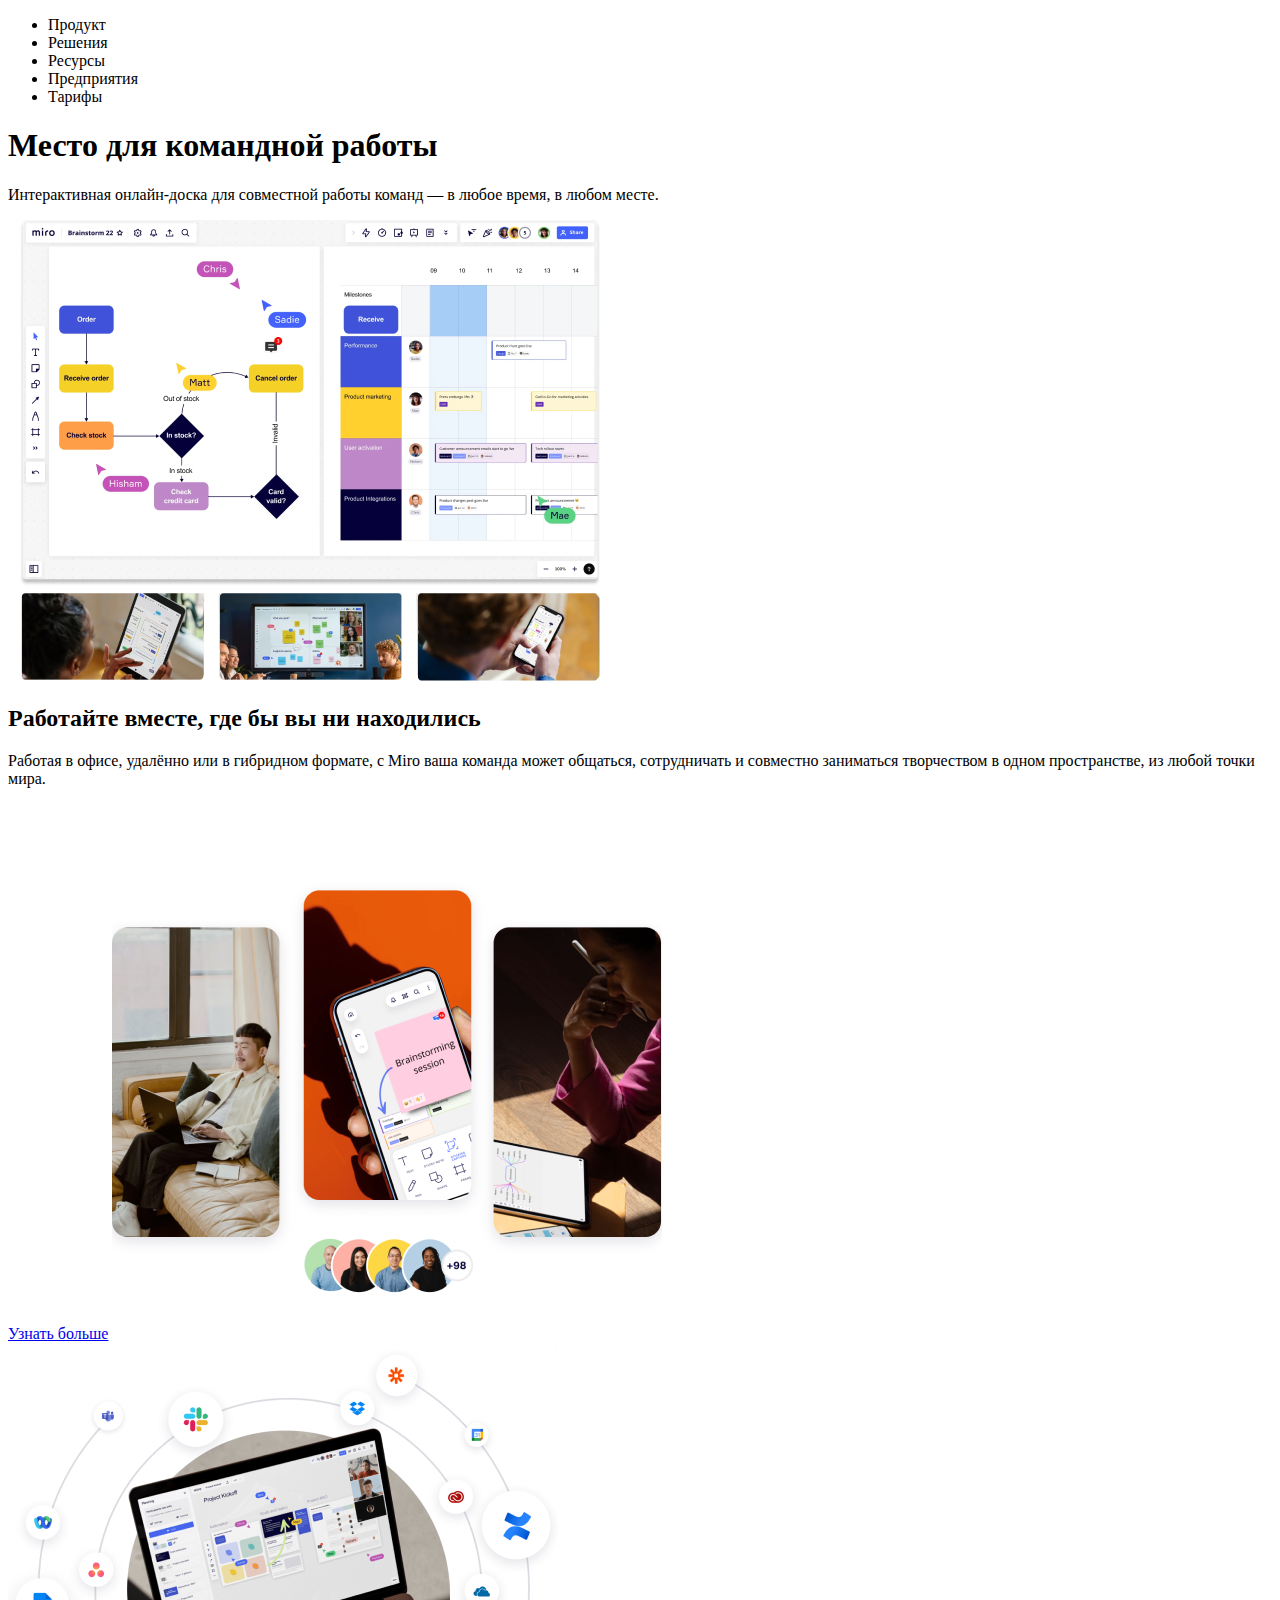
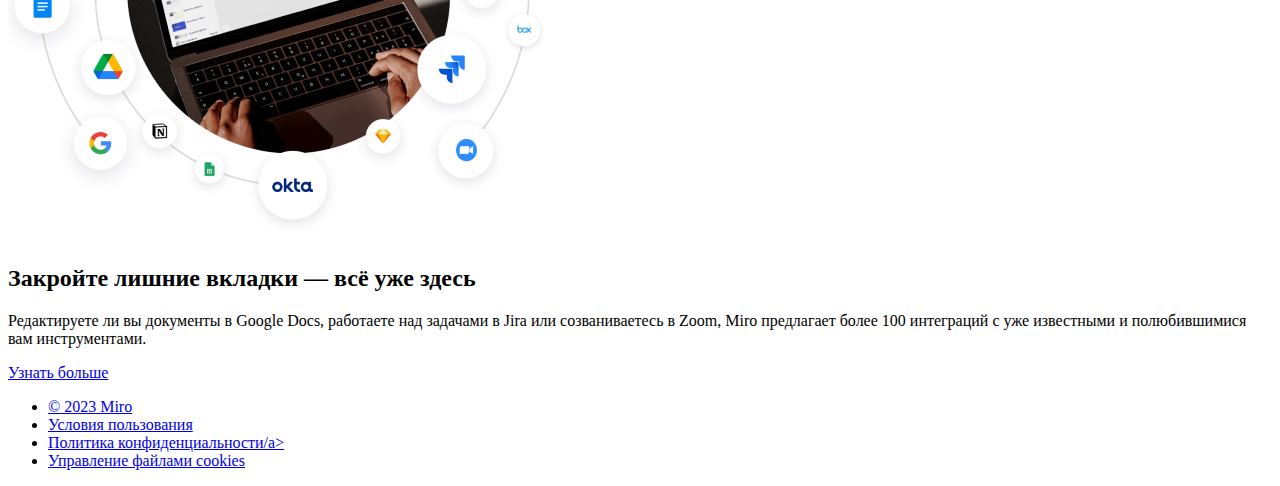
==== Miro/index.html @ 889748c6 "1st commit" ====
<!DOCTYPE html>
<html lang="en">
<head>
    <meta charset="UTF-8">
    <meta name="viewport" content="width=device-width, initial-scale=1.0">
    <title>Document</title>
</head>
<body>
    <nav>
        <ul>
            <li>Продукт</li>
            <li>Решения</li>
            <li>Ресурсы</li>
            <li>Предприятия</li>
            <li>Тарифы</li>
        </ul>
    </nav>
    <main>
        <div class="section_place">
            <h1>Место для командной работы</h1>
            <p>Интерактивная онлайн-доска для совместной работы команд — в любое время, в любом месте.</p>
            <img src="./images/image-1.png" alt="image-1">
        </div>
        <div class="section_work">
            <h2>Работайте вместе, где бы вы ни находились</h2>
            <p>Работая в офисе, удалённо или в гибридном формате, с Miro ваша команда может общаться, сотрудничать и совместно заниматься творчеством в одном пространстве, из любой точки мира.</p>
            <a href="#">Узнать больше</a>
            <img src="./images/image-2.png" alt="image-2">
        </div>
        <div class="section_close">
            <img src="./images/image-3.png" alt="image-3">
            <h2>Закройте лишние вкладки — всё уже здесь</h2>
            <p>Редактируете ли вы документы в Google Docs, работаете над задачами в Jira или созваниваетесь в Zoom, Miro предлагает более 100 интеграций с уже известными и полюбившимися вам инструментами.</p>
            <a href="#">Узнать больше</a>
        </div>
    </main>
    <footer>
        <ul>
            <li><a href="#">© 2023 Miro</a></li>
            <li><a href="#">Условия пользования</a></li>
            <li><a href="#">Политика конфиденциальности/a></li>
            <li><a href="#">Управление файлами cookies</a></li>
        </ul>
    </footer>
</body>
</html>
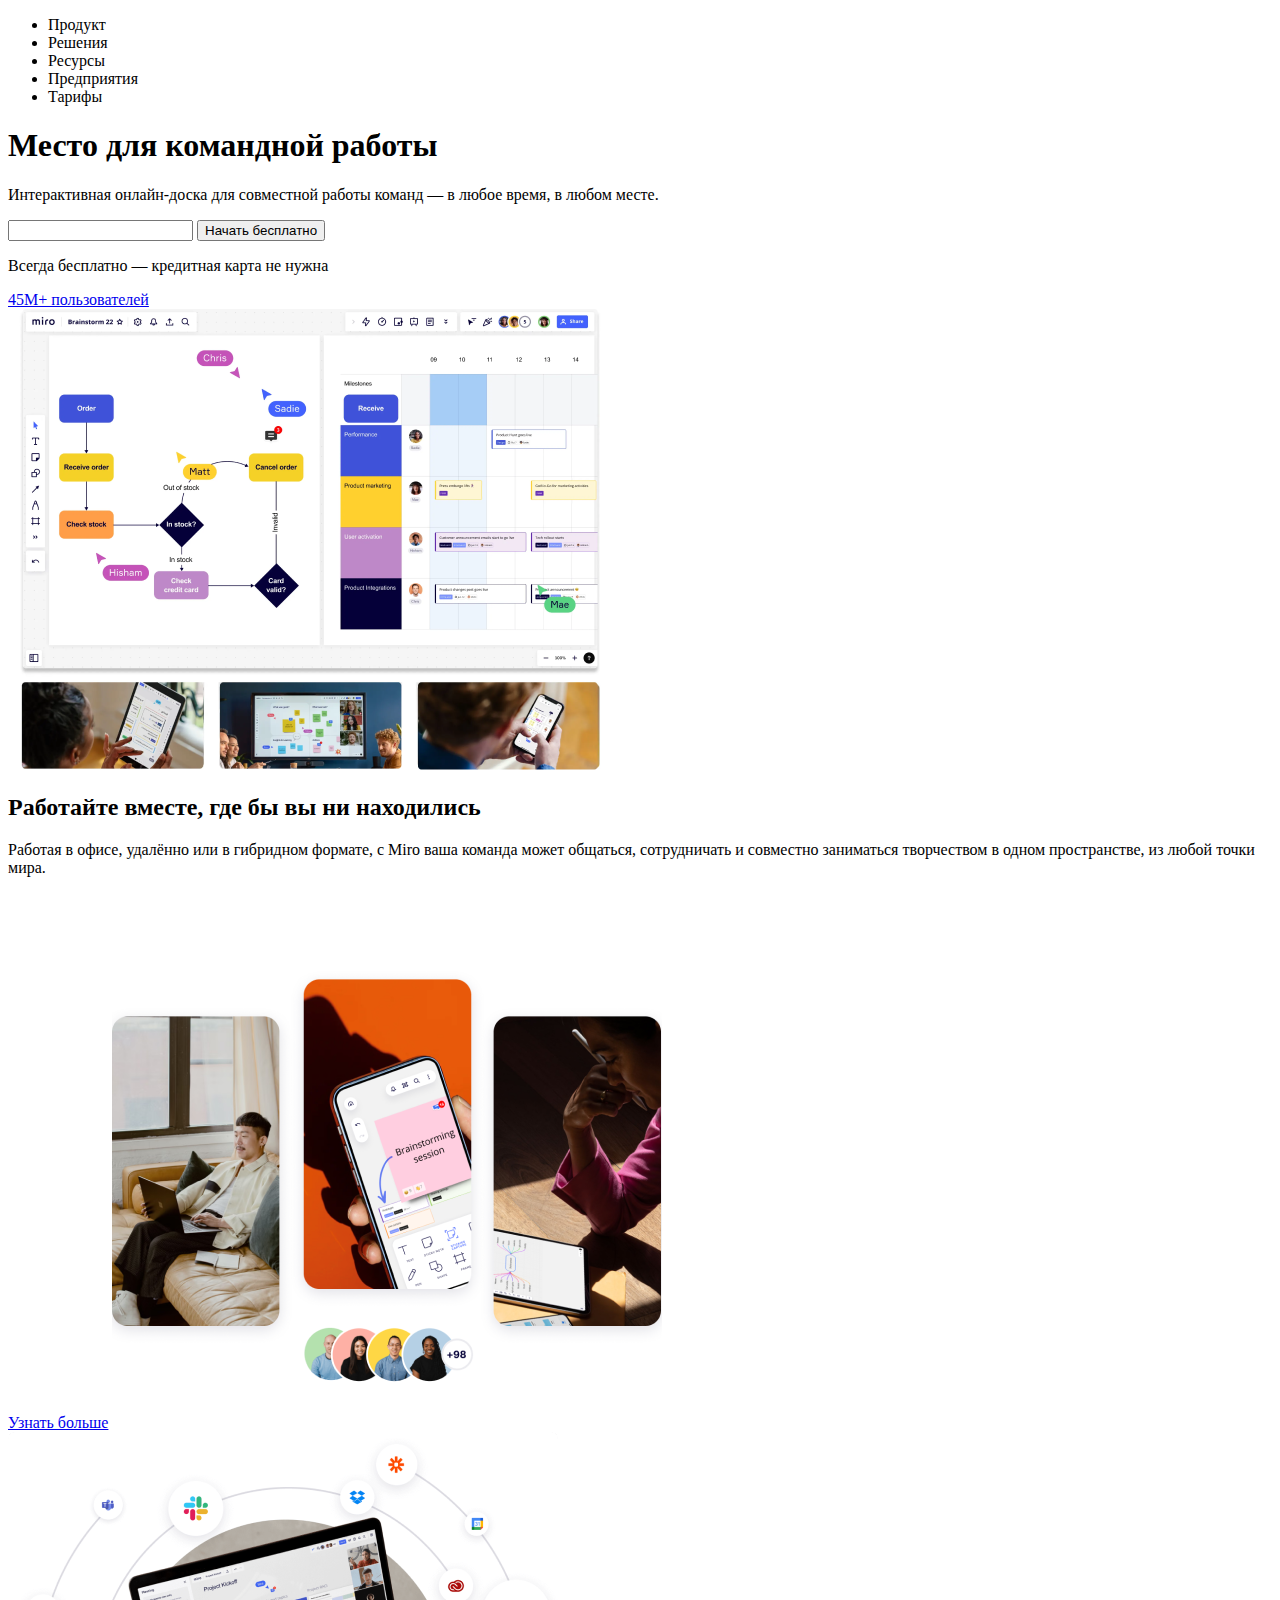
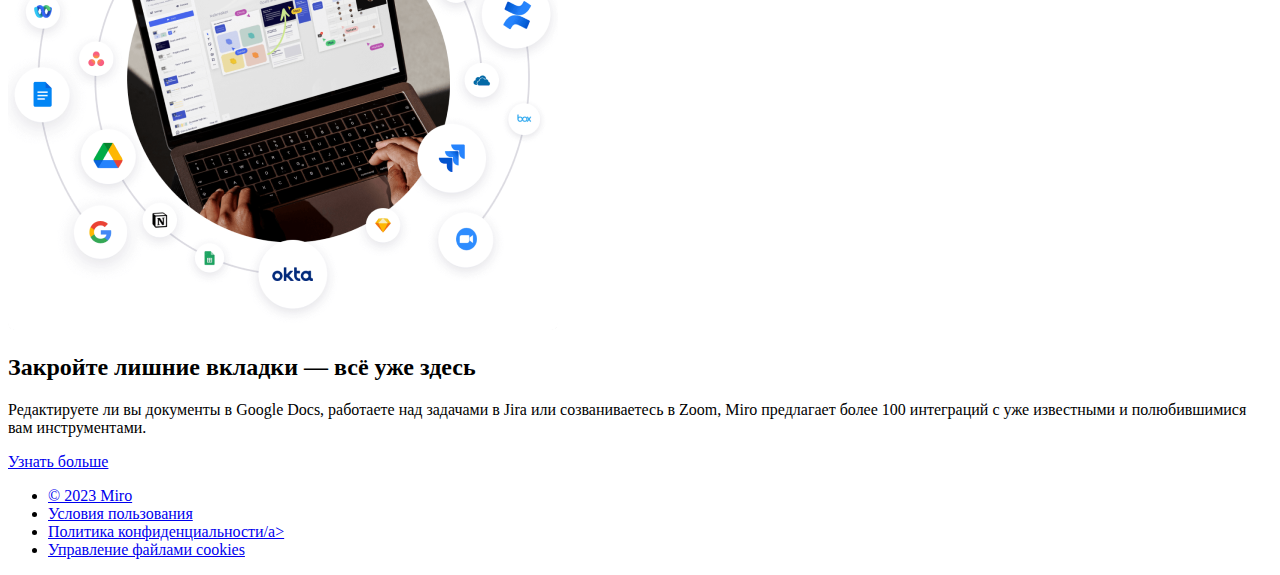
==== commit 300fbe6e: "2nd commit" ====
--- a/Miro/index.html
+++ b/Miro/index.html
@@ -19,6 +19,16 @@
         <div class="section_place">
             <h1>Место для командной работы</h1>
             <p>Интерактивная онлайн-доска для совместной работы команд — в любое время, в любом месте.</p>
+            <form action="/register" method="get">
+                <input type="text" required>
+                <button type="submit">Начать бесплатно</button>
+                <p>Всегда бесплатно — кредитная карта не нужна</p>
+                <span><a href="#">45M+ пользователей</a></span>
+                <img src="./images/wallmart.png" alt="">
+                <img src="./images/cisco.svg" alt="">
+                <img src="./images/delo.svg" alt="">
+                <img src="./images/volov.png" alt="">
+            </form>
             <img src="./images/image-1.png" alt="image-1">
         </div>
         <div class="section_work">
